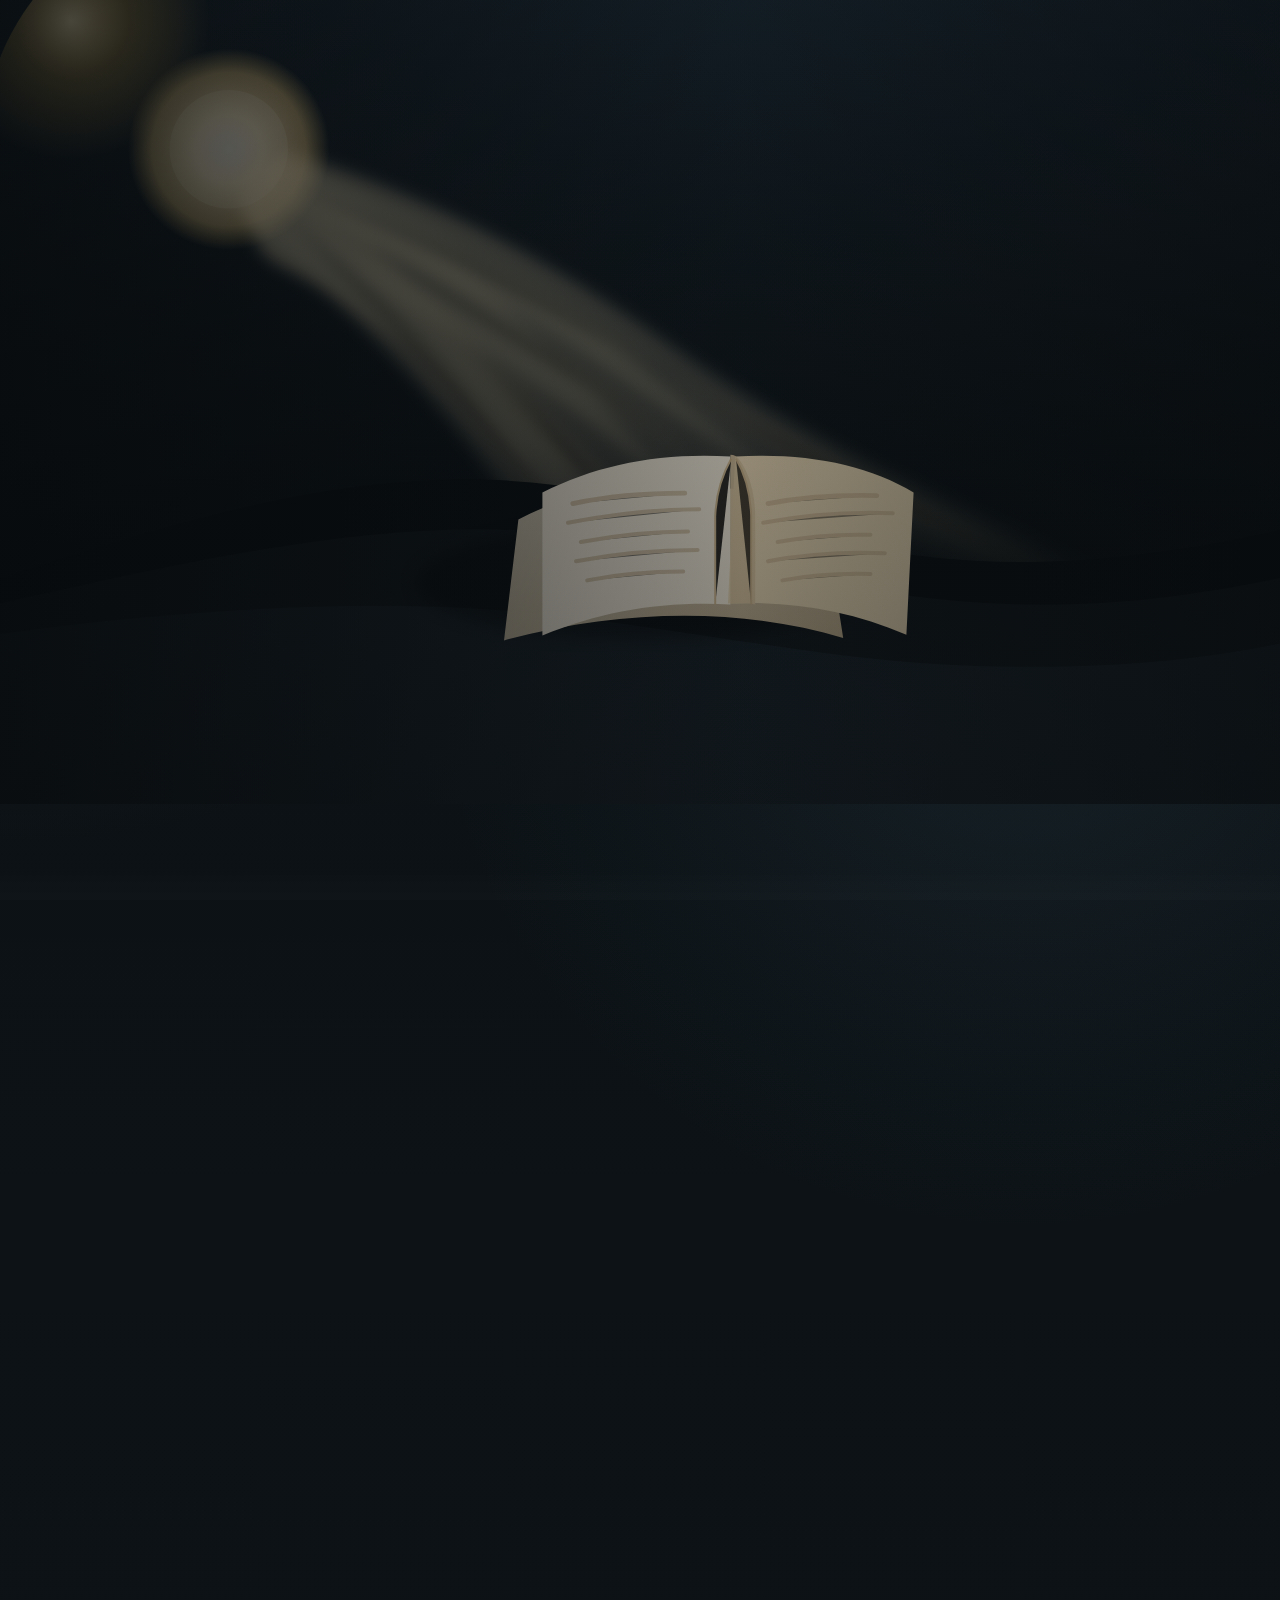
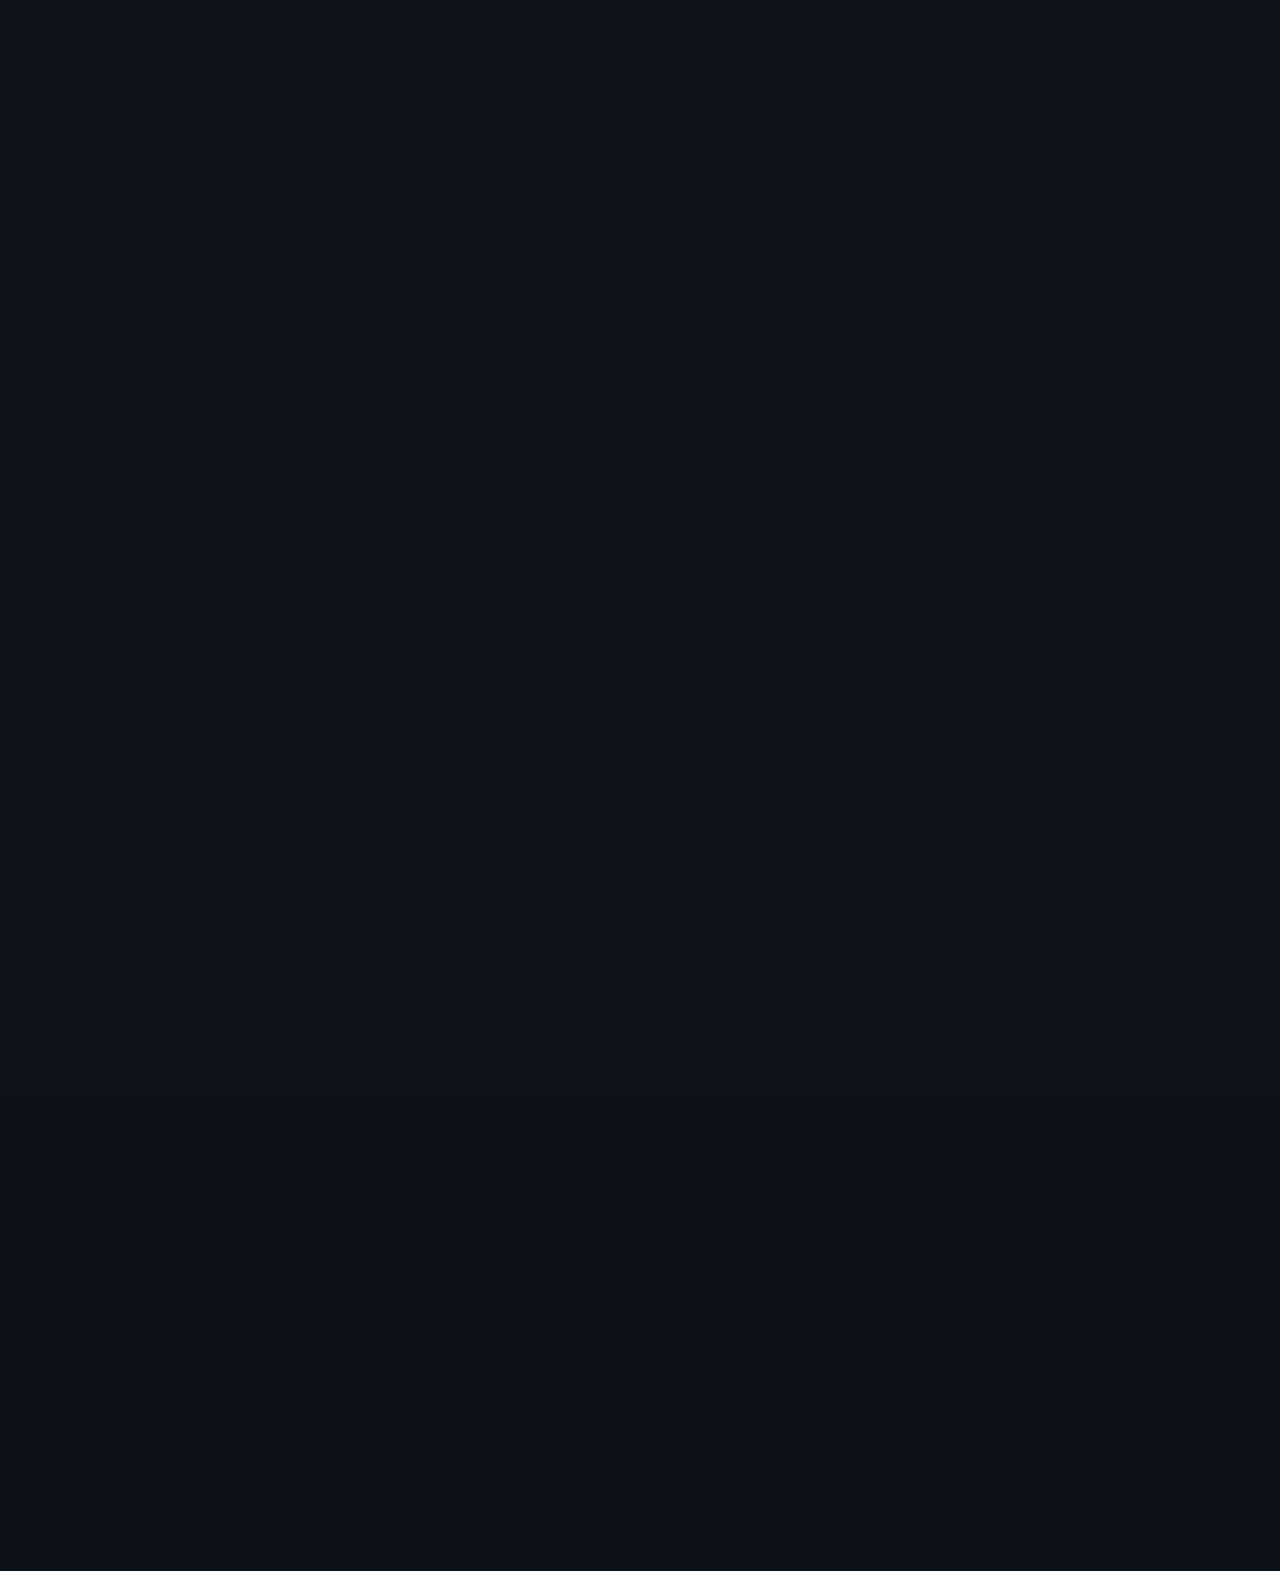
==== index.html @ fcadfcb4 "first commit" ====
<!doctype html>
<html lang="en">
<head>
  <meta charset="utf-8" />
  <meta name="viewport" content="width=device-width, initial-scale=1" />
  <title>Scripture Atlas</title>
  <meta http-equiv="refresh" content="0; url=explore.html" />
  <link rel="canonical" href="explore.html" />
</head>
<body>
  <p><a href="explore.html">Open Scripture Atlas</a></p>
</body>
</html>
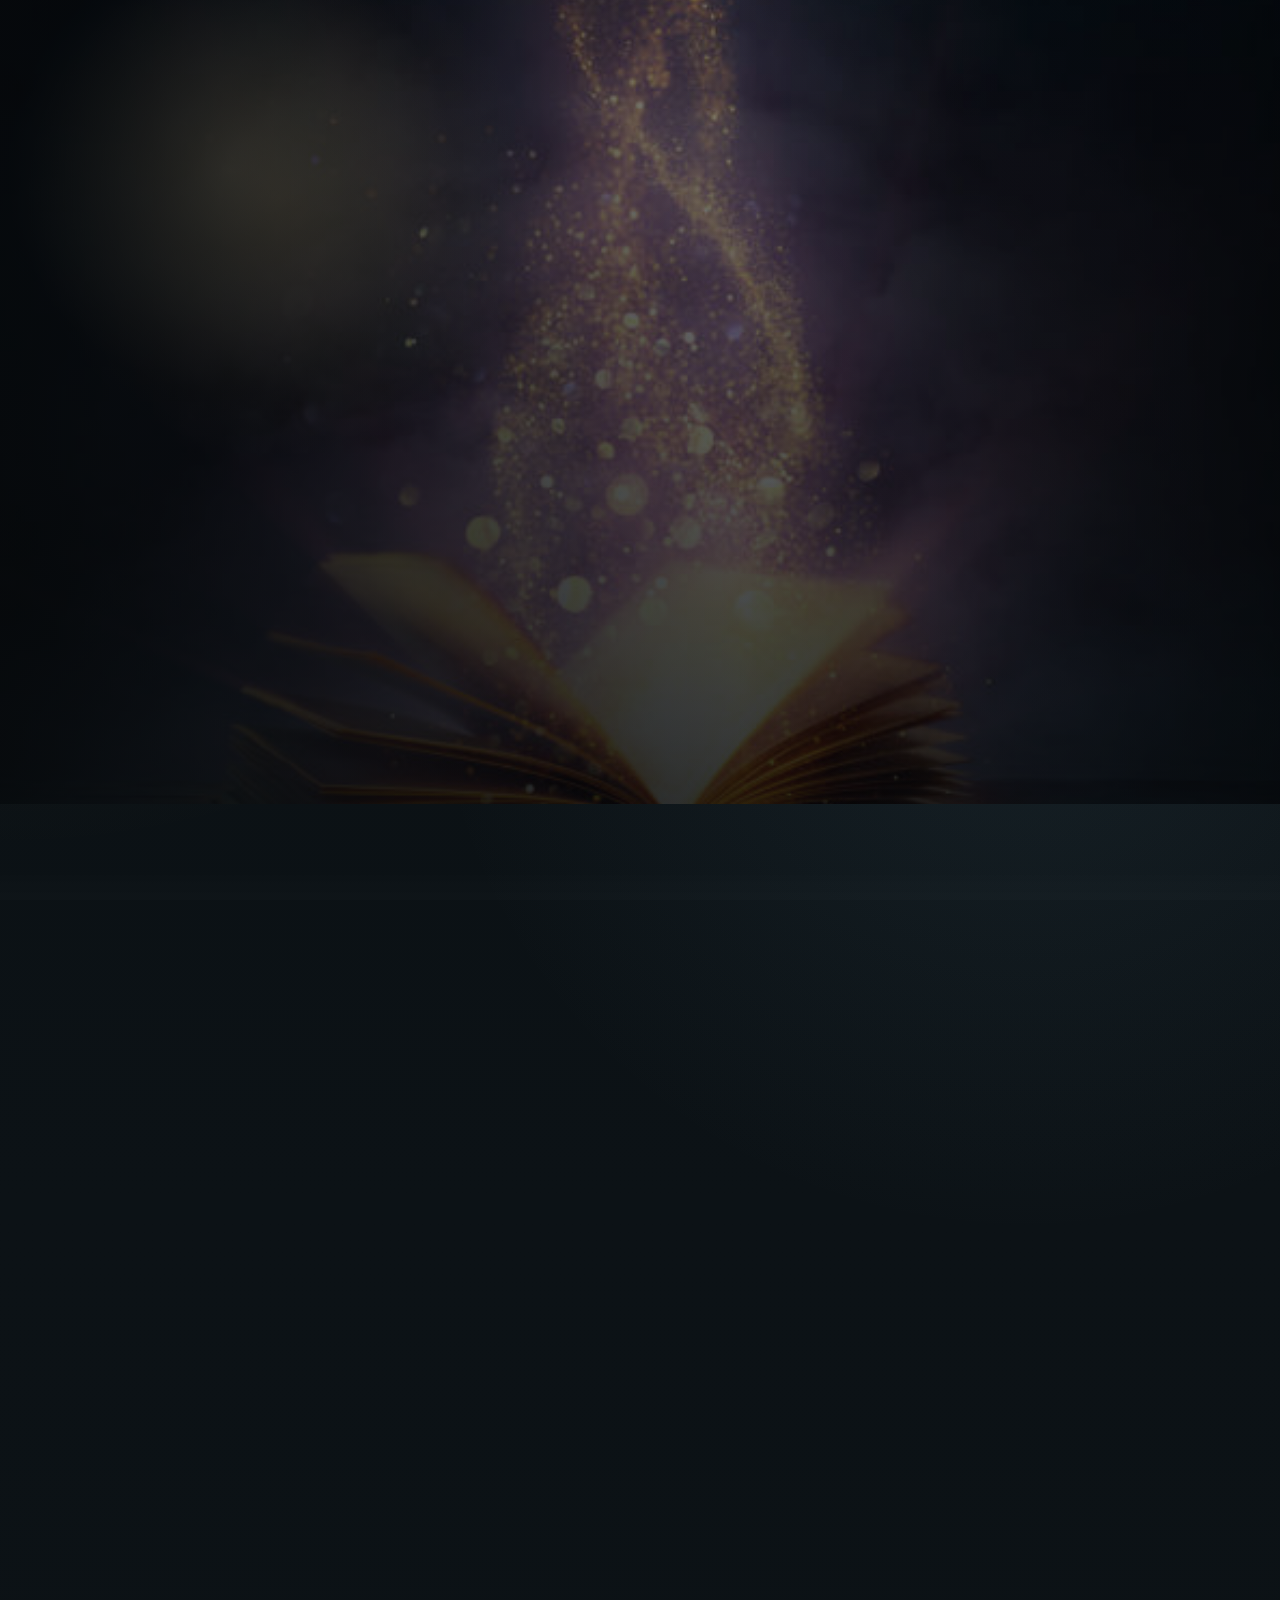
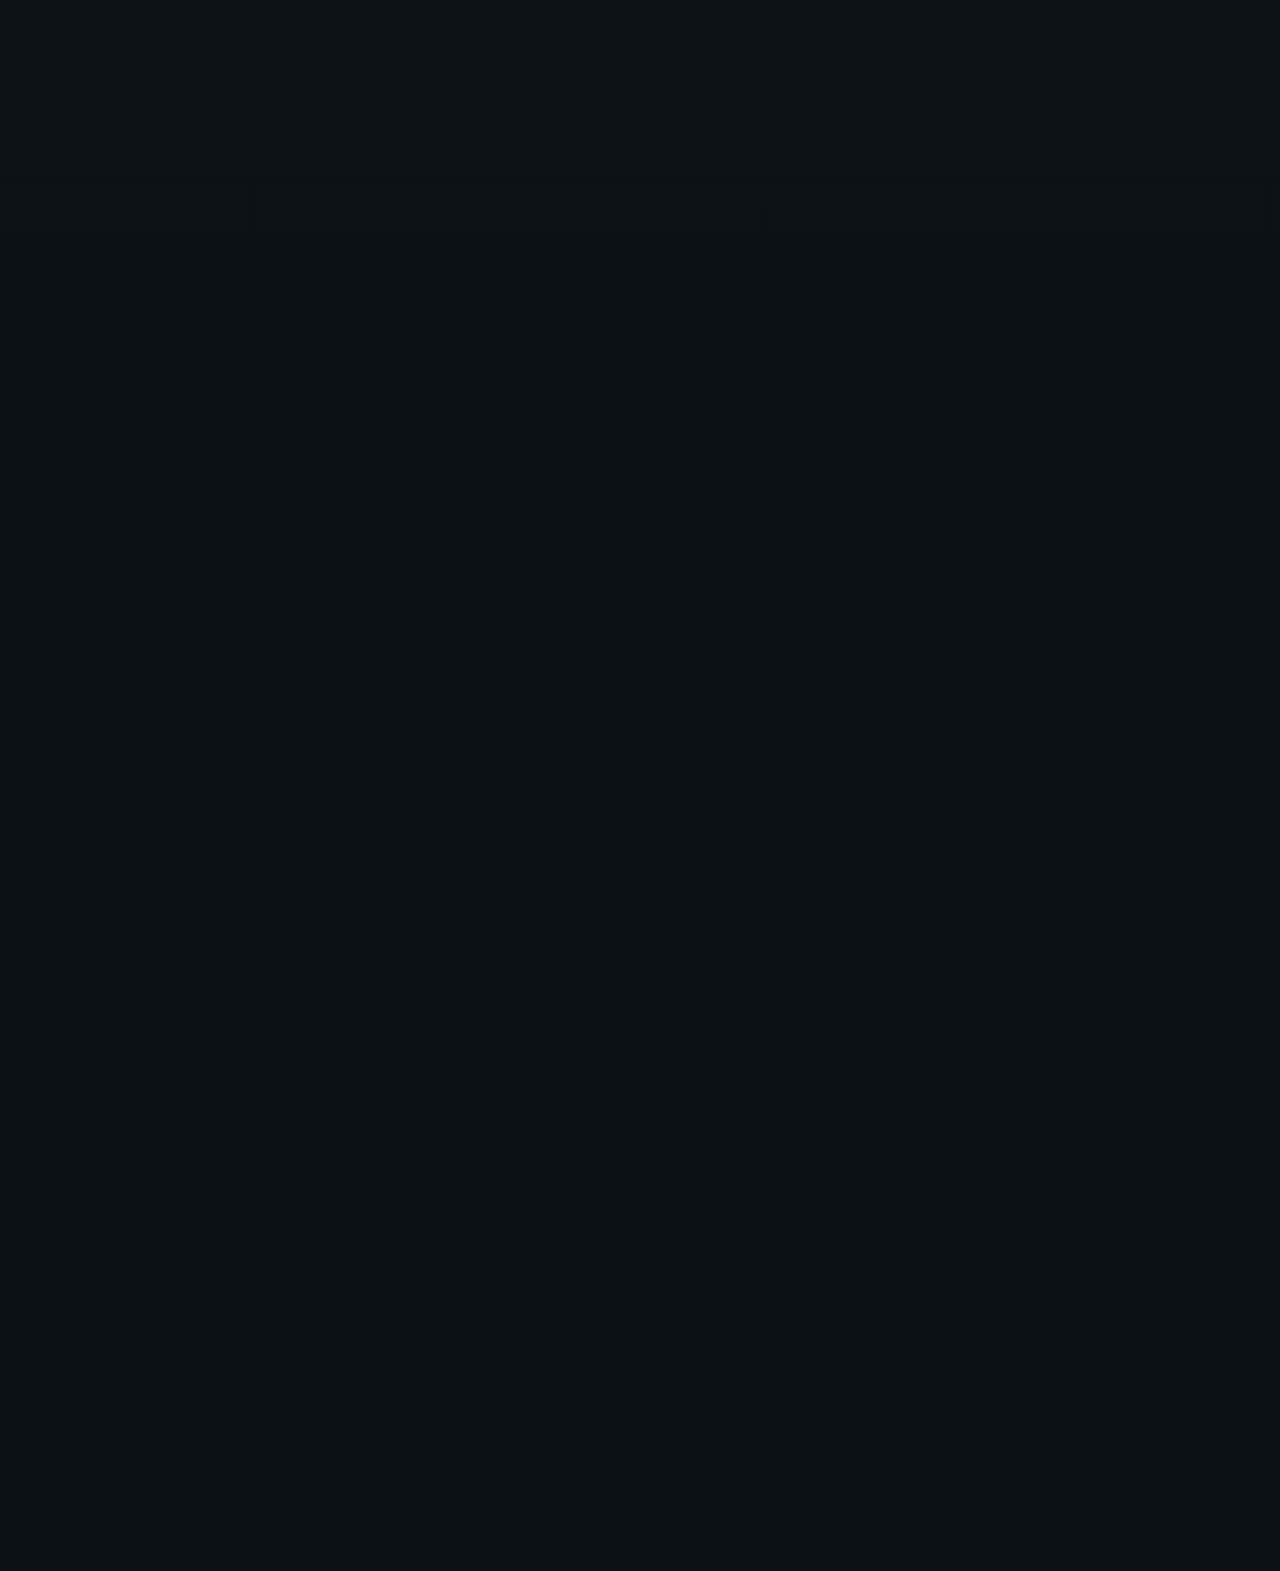
==== commit 500a3468: "Add favicon and photo-based hero image" ====
--- a/index.html
+++ b/index.html
@@ -4,6 +4,7 @@
   <meta charset="utf-8" />
   <meta name="viewport" content="width=device-width, initial-scale=1" />
   <title>Scripture Atlas</title>
+  <link rel="icon" type="image/jpeg" href="scriptures-img.jpg" />
   <meta http-equiv="refresh" content="0; url=explore.html" />
   <link rel="canonical" href="explore.html" />
 </head>
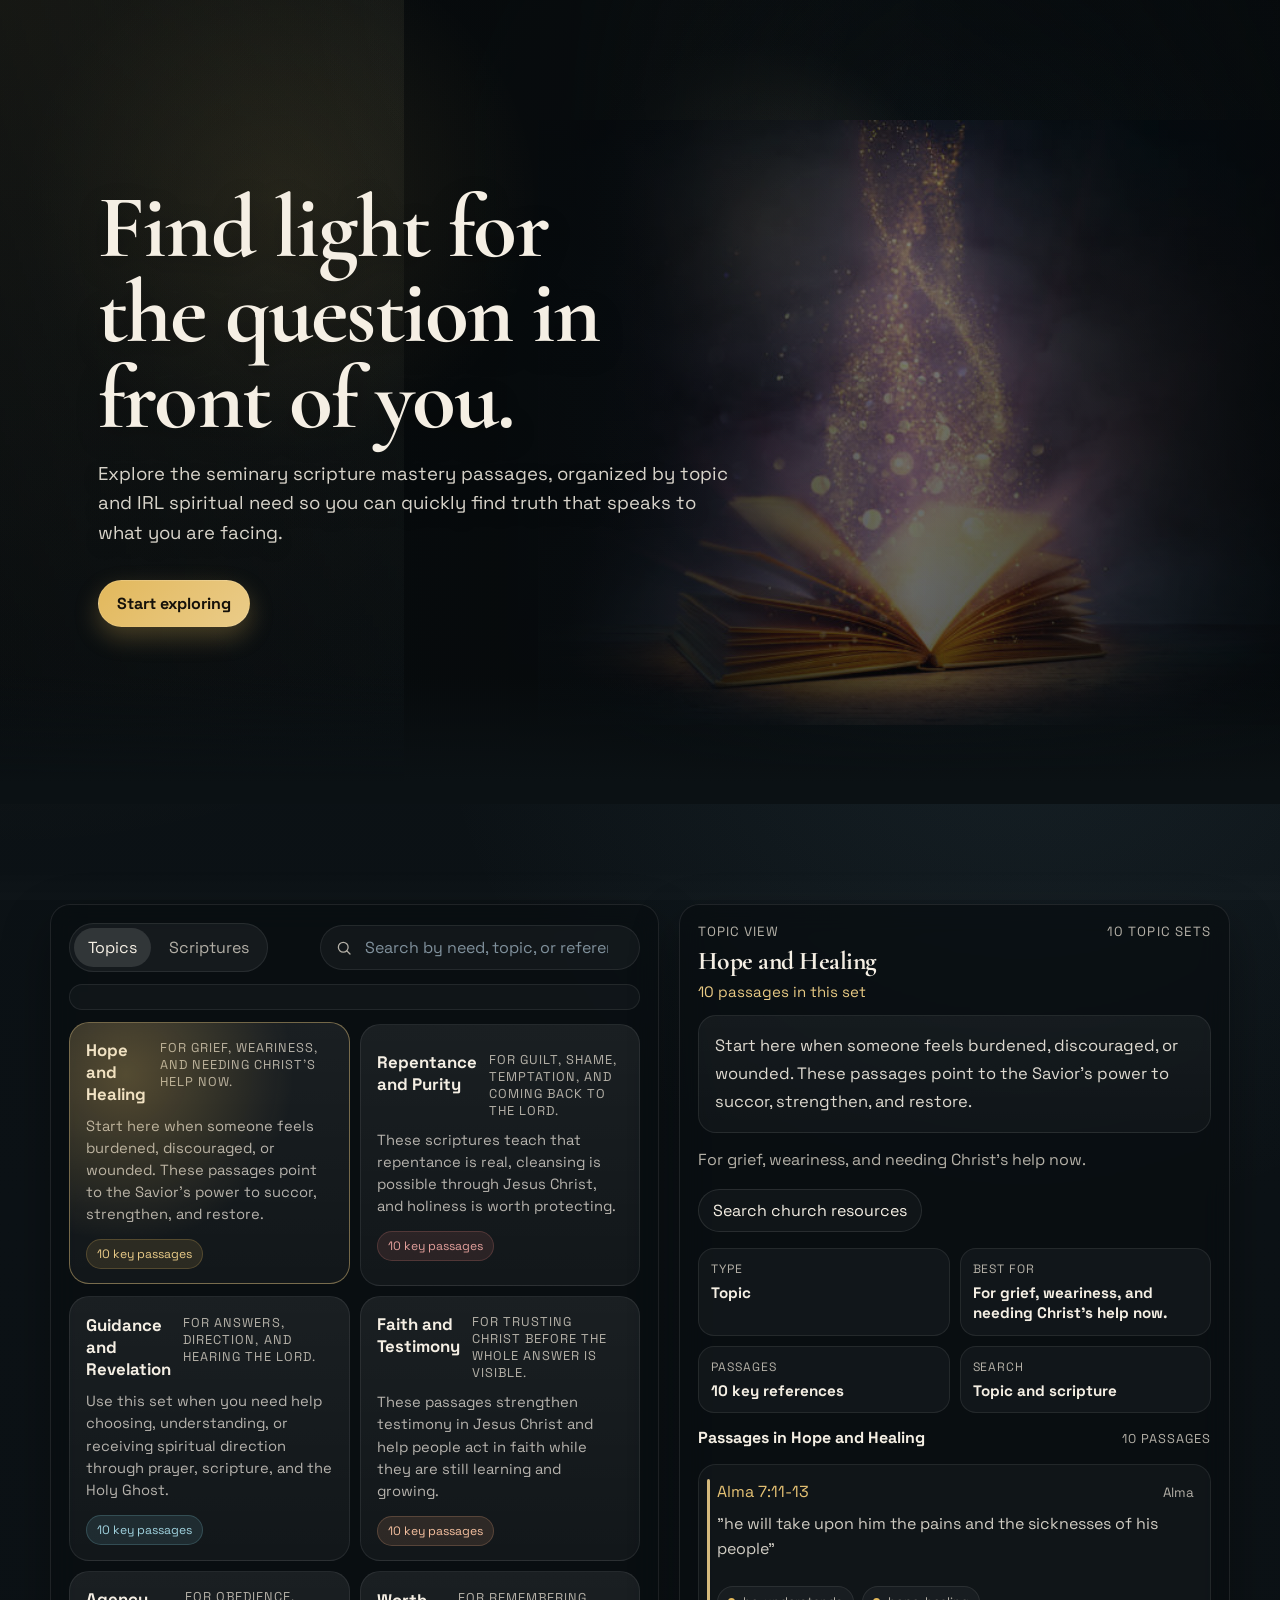
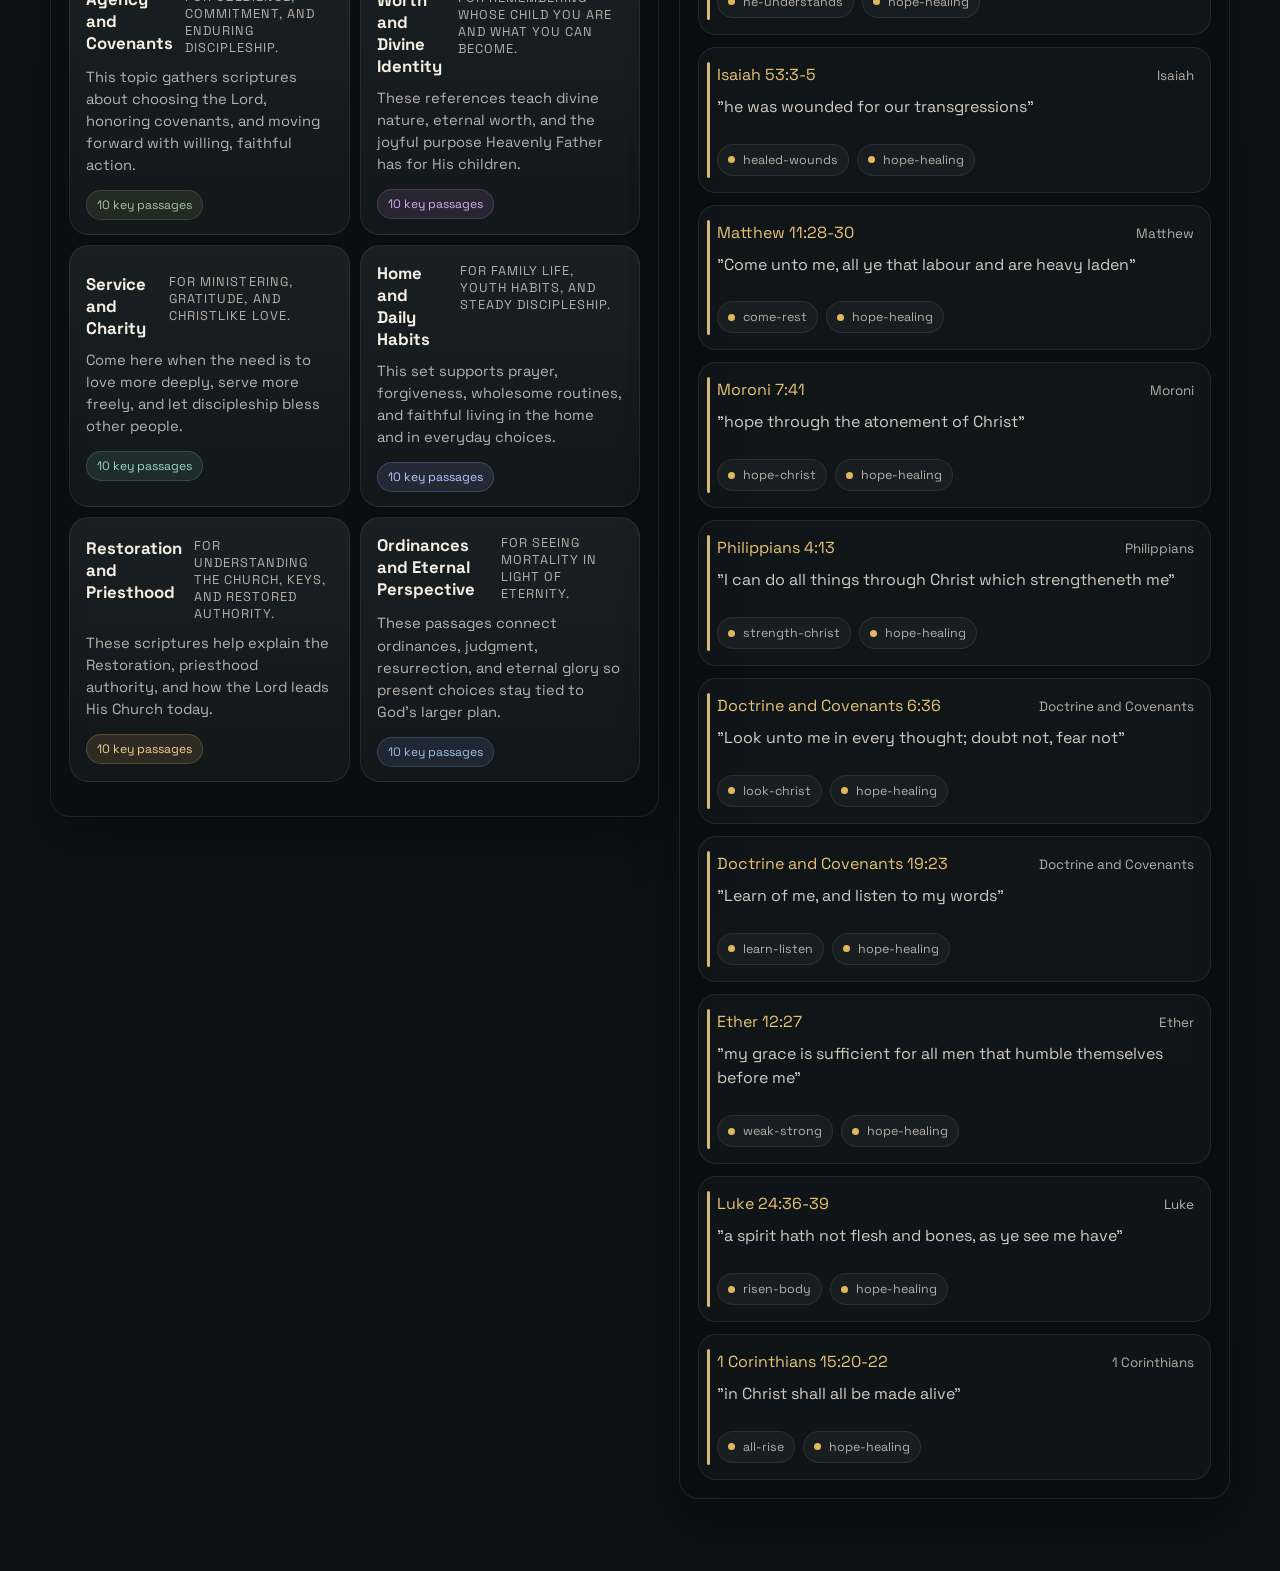
==== commit 07b66362: "a couple styling fixes for the hero image and file structure refactor" ====
--- a/index.html
+++ b/index.html
@@ -3,12 +3,120 @@
 <head>
   <meta charset="utf-8" />
   <meta name="viewport" content="width=device-width, initial-scale=1" />
+  <meta name="color-scheme" content="dark light" />
   <title>Scripture Atlas</title>
   <link rel="icon" type="image/jpeg" href="scriptures-img.jpg" />
-  <meta http-equiv="refresh" content="0; url=explore.html" />
-  <link rel="canonical" href="explore.html" />
+  <link rel="preconnect" href="https://fonts.googleapis.com">
+  <link rel="preconnect" href="https://fonts.gstatic.com" crossorigin>
+  <link href="https://fonts.googleapis.com/css2?family=Cormorant+Garamond:wght@500;600;700&family=Space+Grotesk:wght@400;500;600;700&display=swap" rel="stylesheet">
+  <link rel="stylesheet" href="styles.css" />
 </head>
-<body>
-  <p><a href="explore.html">Open Scripture Atlas</a></p>
+<body data-page="explore">
+  <div class="page">
+    <main>
+      <section class="hero explore-hero">
+        <div class="hero-stage" aria-hidden="true" data-parallax-stage>
+          <div class="hero-image"></div>
+          <div class="veil"></div>
+        </div>
+
+        <div class="wrap hero-shell">
+          <div class="hero-content">
+            <div class="hero-copy reveal">
+              <h2>Find light for the question in front of you.</h2>
+              <p>
+                Explore the seminary scripture mastery passages, organized by topic and IRL spiritual need so you can quickly find truth that speaks to what you are facing.
+              </p>
+              <div class="hero-actions">
+                <a class="btn primary" href="#study-workspace">Start exploring</a>
+              </div>
+            </div>
+          </div>
+        </div>
+      </section>
+
+      <section class="section" id="study-workspace">
+        <div class="wrap">
+          <div class="workspace" data-workspace>
+            <div class="lane reveal">
+              <div class="toolbar">
+                <div class="modes" role="tablist" aria-label="View mode">
+                  <button class="mode" data-mode-button data-mode="topics" aria-pressed="true" type="button">Topics</button>
+                  <button class="mode" data-mode-button data-mode="scriptures" aria-pressed="false" type="button">Scriptures</button>
+                </div>
+                <label class="search" aria-label="Search passages and topics">
+                  <svg viewBox="0 0 24 24" width="18" height="18" fill="none" stroke="currentColor" stroke-width="1.7" stroke-linecap="round" stroke-linejoin="round">
+                    <circle cx="11" cy="11" r="6.5"></circle>
+                    <path d="m16 16 4 4"></path>
+                  </svg>
+                  <input data-search type="search" placeholder="Search by need, topic, or reference" autocomplete="off" />
+                </label>
+              </div>
+
+              <div class="suggestions" data-suggestions hidden></div>
+              <div class="themes" data-primary-grid aria-label="Primary cards"></div>
+              <div class="stream" data-stream></div>
+            </div>
+
+            <aside class="detail reveal">
+              <div class="label">
+                <small data-detail-label>Topic view</small>
+                <small data-topic-count>10 topic sets</small>
+              </div>
+              <h4 data-detail-title>Hope and Healing</h4>
+              <div class="ref" data-detail-ref>3 passages in this set</div>
+              <div class="excerpt" data-detail-excerpt>
+                Start here when someone feels burdened, discouraged, or wounded. These passages point to the Savior's power to succor, strengthen, and restore.
+              </div>
+              <p class="note" data-detail-note>
+                Short note and direct scripture links.
+              </p>
+              <div class="action-row" data-detail-actions></div>
+              <div class="meta" data-detail-meta></div>
+              <div class="topic-passages" data-topic-passages-wrap>
+                <div class="topic-passages-head">
+                  <strong data-topic-passages-title>Passages in Hope and Healing</strong>
+                  <span data-topic-passages-count>10 passages</span>
+                </div>
+                <div class="stream" data-topic-passages-list></div>
+              </div>
+            </aside>
+
+            <aside class="detail scripture-detail reveal" data-scripture-panel hidden>
+              <div class="label">
+                <small>Scripture detail</small>
+                <button class="close-detail" type="button" data-close-scripture aria-label="Close scripture detail">Close</button>
+              </div>
+              <h4 data-scripture-title>Scripture title</h4>
+              <div class="ref" data-scripture-ref>Reference</div>
+              <div class="excerpt" data-scripture-excerpt></div>
+              <p class="note" data-scripture-note></p>
+              <div class="action-row" data-scripture-actions></div>
+              <div class="meta" data-scripture-meta></div>
+            </aside>
+          </div>
+        </div>
+      </section>
+    </main>
+  </div>
+
+  <div class="modal-shell" data-scripture-modal hidden>
+    <div class="modal-backdrop" data-close-scripture></div>
+    <div class="modal-card">
+      <div class="label">
+        <small>Scripture detail</small>
+        <button class="close-detail" type="button" data-close-scripture aria-label="Close scripture detail">Close</button>
+      </div>
+      <h4 data-scripture-modal-title>Scripture title</h4>
+      <div class="ref" data-scripture-modal-ref>Reference</div>
+      <div class="excerpt" data-scripture-modal-excerpt></div>
+      <p class="note" data-scripture-modal-note></p>
+      <div class="action-row" data-scripture-modal-actions></div>
+      <div class="meta" data-scripture-modal-meta></div>
+    </div>
+  </div>
+
+  <script src="site-data.js"></script>
+  <script src="site.js"></script>
 </body>
 </html>
--- a/styles.css
+++ b/styles.css
@@ -0,0 +1,1270 @@
+:root {
+  --bg: #0b1114;
+  --bg-2: #10181d;
+  --surface: rgba(14, 20, 24, 0.72);
+  --surface-strong: rgba(12, 17, 20, 0.88);
+  --text: #f5efe4;
+  --muted: #b4b0a7;
+  --faint: #70808a;
+  --line: rgba(255, 255, 255, 0.10);
+  --accent: #e2b85b;
+  --accent-soft: rgba(226, 184, 91, 0.16);
+  --accent-glow: rgba(226, 184, 91, 0.28);
+  --shadow: 0 20px 50px rgba(0, 0, 0, 0.32);
+  --max: 1180px;
+  --radius: 20px;
+  --radius-sm: 14px;
+}
+
+* { box-sizing: border-box; }
+html { scroll-behavior: smooth; }
+body {
+  margin: 0;
+  color: var(--text);
+  font-family: "Space Grotesk", system-ui, -apple-system, BlinkMacSystemFont, "Segoe UI", sans-serif;
+  background:
+    radial-gradient(circle at top left, rgba(226, 184, 91, 0.12), transparent 25%),
+    radial-gradient(circle at 80% 20%, rgba(121, 171, 196, 0.10), transparent 22%),
+    linear-gradient(180deg, #0a1013 0%, #0c1216 38%, #0b1114 100%);
+  overflow-x: hidden;
+}
+
+body.modal-open {
+  overflow: hidden;
+}
+
+body::before {
+  content: "";
+  position: fixed;
+  inset: 0;
+  pointer-events: none;
+  background:
+    linear-gradient(transparent 0%, transparent 97%, rgba(255,255,255,0.03) 100%),
+    radial-gradient(circle at 50% 0%, rgba(255,255,255,0.06), transparent 30%);
+  mix-blend-mode: screen;
+  opacity: 0.38;
+}
+
+a { color: inherit; text-decoration: none; }
+button, input { font: inherit; }
+
+.page {
+  position: relative;
+  width: 100%;
+}
+
+.wrap {
+  width: min(var(--max), calc(100vw - 40px));
+  margin: 0 auto;
+}
+
+.site-header {
+  padding: 20px 0 10px;
+}
+
+.header-bar {
+  display: flex;
+  align-items: center;
+  justify-content: space-between;
+  gap: 16px;
+  padding: 14px 18px;
+  border-radius: 18px;
+  border: 1px solid rgba(255,255,255,0.08);
+  background: rgba(8, 12, 14, 0.52);
+  backdrop-filter: blur(16px);
+  box-shadow: var(--shadow);
+}
+
+.brand {
+  display: inline-flex;
+  align-items: center;
+  gap: 12px;
+  min-width: 0;
+}
+
+.mark {
+  width: 30px;
+  height: 30px;
+  flex: none;
+  display: grid;
+  place-items: center;
+  border-radius: 10px;
+  background: linear-gradient(145deg, rgba(255,255,255,0.14), rgba(255,255,255,0.04));
+  border: 1px solid rgba(255,255,255,0.10);
+}
+
+.brand h1 {
+  margin: 0;
+  font-size: 0.98rem;
+  line-height: 1;
+  letter-spacing: 0.02em;
+  font-weight: 700;
+}
+
+.brand span {
+  display: block;
+  font-size: 0.76rem;
+  color: var(--muted);
+  margin-top: 2px;
+}
+
+.navlinks {
+  display: flex;
+  align-items: center;
+  gap: 8px;
+  flex-wrap: wrap;
+  justify-content: flex-end;
+}
+
+.navlinks a {
+  padding: 9px 12px;
+  border-radius: 999px;
+  color: var(--muted);
+  transition: 180ms ease;
+}
+
+.navlinks a:hover,
+.navlinks a:focus-visible,
+.navlinks a.active {
+  outline: none;
+  color: var(--text);
+  background: rgba(255,255,255,0.08);
+}
+
+.hero {
+  position: relative;
+  min-height: calc(100svh - 96px);
+  overflow: clip;
+}
+
+.explore-hero {
+  min-height: auto;
+}
+
+.hero-stage {
+  position: absolute;
+  inset: 0;
+  pointer-events: none;
+  overflow: hidden;
+}
+
+.hero-image {
+  position: absolute;
+  inset: 0 0 -40px 42%;
+  background:
+    radial-gradient(circle at 30% 26%, rgba(255, 239, 189, 0.26), rgba(255, 239, 189, 0) 22%),
+    linear-gradient(180deg, rgba(10, 13, 16, 0.02) 0%, rgba(10, 13, 16, 0.12) 62%, rgba(10, 13, 16, 0.3) 100%),
+    url("scriptures-img.jpg");
+  background-repeat: no-repeat;
+  background-size: auto, auto, contain;
+  background-position: 28% 24%, center, right center;
+  filter: saturate(0.9) brightness(0.78) contrast(1.02);
+}
+
+.hero-image::after {
+  content: "";
+  position: absolute;
+  inset: -6% -4% -2% -18%;
+  background:
+    linear-gradient(90deg, rgba(11, 17, 20, 0.98) 0%, rgba(11, 17, 20, 0.92) 18%, rgba(11, 17, 20, 0.44) 40%, rgba(11, 17, 20, 0.10) 56%, rgba(11, 17, 20, 0.30) 78%, rgba(11, 17, 20, 0.74) 100%),
+    linear-gradient(180deg, rgba(11, 17, 20, 0.42) 0%, rgba(11, 17, 20, 0) 18%, rgba(11, 17, 20, 0) 76%, rgba(11, 17, 20, 0.68) 100%),
+    radial-gradient(circle at 72% 52%, rgba(255, 233, 170, 0.10), rgba(255, 233, 170, 0) 38%);
+}
+
+.hero-stage .veil {
+  position: absolute;
+  inset: 0;
+  background:
+    linear-gradient(90deg, rgba(7, 10, 12, 0.46) 0%, rgba(7, 10, 12, 0.18) 36%, rgba(7, 10, 12, 0.12) 62%, rgba(7, 10, 12, 0.36) 100%),
+    radial-gradient(circle at 22% 25%, rgba(239, 201, 104, 0.12), rgba(239, 201, 104, 0) 22%),
+    linear-gradient(180deg, rgba(7, 10, 12, 0.02) 0%, rgba(7, 10, 12, 0.28) 100%);
+}
+
+.hero-shell {
+  position: relative;
+  min-height: calc(100svh - 96px);
+  display: grid;
+  align-items: center;
+  padding: 42px 0 54px;
+}
+
+.hero::after {
+  content: "";
+  position: absolute;
+  left: 0;
+  right: 0;
+  bottom: -1px;
+  height: clamp(70px, 10vw, 130px);
+  background: linear-gradient(180deg, rgba(11, 17, 20, 0) 0%, #0b1114 82%);
+  pointer-events: none;
+}
+
+.hero-content {
+  position: relative;
+  z-index: 2;
+  display: grid;
+  grid-template-columns: minmax(0, 1fr);
+  gap: 24px;
+  align-items: center;
+  width: min(100%, 78rem);
+}
+
+.hero-copy {
+  width: min(100%, 66rem);
+  padding: 40px clamp(26px, 4vw, 64px) 40px clamp(18px, 4vw, 48px);
+}
+
+.hero h2,
+.section-title {
+  margin: 0;
+  font-family: "Cormorant Garamond", Georgia, serif;
+  letter-spacing: -0.02em;
+  line-height: 0.95;
+}
+
+.hero h2 {
+  margin: 20px 0 18px;
+  max-width: 14ch;
+  font-size: clamp(4.1rem, 7vw, 7.4rem);
+  font-weight: 700;
+  text-wrap: balance;
+  text-shadow: 0 10px 28px rgba(0, 0, 0, 0.32);
+}
+
+.hero p,
+.lead {
+  color: rgba(245,239,228,0.84);
+  line-height: 1.6;
+}
+
+.hero p {
+  margin: 0;
+  max-width: 40rem;
+  font-size: clamp(1.05rem, 1.45vw, 1.22rem);
+  color: rgba(245,239,228,0.88);
+  text-shadow: 0 6px 18px rgba(0, 0, 0, 0.28);
+}
+
+.hero-actions {
+  display: flex;
+  gap: 12px;
+  flex-wrap: wrap;
+  margin-top: 32px;
+}
+
+.btn {
+  display: inline-flex;
+  align-items: center;
+  gap: 10px;
+  border-radius: 999px;
+  padding: 12px 18px;
+  border: 1px solid rgba(255,255,255,0.10);
+  cursor: pointer;
+  transition: 180ms ease;
+}
+
+.btn.primary {
+  background: linear-gradient(135deg, var(--accent), color-mix(in srgb, var(--accent) 72%, white));
+  color: #15110a;
+  box-shadow: 0 10px 24px var(--accent-glow);
+  font-weight: 700;
+}
+
+.btn.ghost {
+  color: var(--text);
+  background: rgba(255,255,255,0.03);
+}
+
+.btn:hover,
+.btn:focus-visible {
+  outline: none;
+  transform: translateY(-1px);
+  border-color: rgba(255,255,255,0.18);
+}
+
+.hero-panel,
+.panel,
+.detail,
+.sticky-card,
+.mini-card,
+.card,
+.path-block {
+  border-radius: var(--radius);
+  border: 1px solid rgba(255,255,255,0.09);
+  background: rgba(9, 13, 16, 0.66);
+  backdrop-filter: blur(14px);
+  box-shadow: var(--shadow);
+}
+
+.hero-panel {
+  justify-self: end;
+  width: min(100%, 380px);
+  padding: 18px;
+}
+
+.hero-panel h3,
+.section-label {
+  margin: 0 0 10px;
+  font-size: 0.88rem;
+  letter-spacing: 0.04em;
+  text-transform: uppercase;
+  color: var(--muted);
+}
+
+.hero-panel .big {
+  margin: 0 0 14px;
+  font-family: "Cormorant Garamond", Georgia, serif;
+  font-size: clamp(1.9rem, 4vw, 2.7rem);
+  line-height: 0.95;
+  max-width: 10ch;
+}
+
+.selected-topic {
+  color: color-mix(in srgb, var(--accent) 88%, white);
+}
+
+.mini-list {
+  display: grid;
+  gap: 10px;
+  margin: 16px 0 0;
+}
+
+.mini-item {
+  display: flex;
+  justify-content: space-between;
+  align-items: center;
+  gap: 12px;
+  padding: 12px 14px;
+  border-radius: 14px;
+  background: rgba(255,255,255,0.04);
+  border: 1px solid rgba(255,255,255,0.07);
+}
+
+.mini-button {
+  width: 100%;
+  color: var(--text);
+  text-align: left;
+  cursor: pointer;
+  transition: 180ms ease;
+}
+
+.mini-button:hover,
+.mini-button:focus-visible,
+.mini-list a.mini-item:hover,
+.mini-list a.mini-item:focus-visible {
+  outline: none;
+  transform: translateY(-1px);
+  border-color: color-mix(in srgb, var(--accent) 28%, rgba(255,255,255,0.12));
+  background: color-mix(in srgb, var(--accent-soft) 42%, rgba(255,255,255,0.04));
+}
+
+.mini-item strong { font-size: 0.94rem; }
+.mini-item span {
+  color: var(--muted);
+  font-size: 0.84rem;
+  text-align: right;
+}
+
+.section {
+  padding: 72px 0;
+}
+
+.section h3 {
+  margin: 0;
+  font-family: "Cormorant Garamond", Georgia, serif;
+  font-size: clamp(2.4rem, 4vw, 4rem);
+  line-height: 0.95;
+  letter-spacing: -0.02em;
+}
+
+.section p.lead {
+  margin: 12px 0 0;
+  max-width: 54rem;
+  color: var(--muted);
+  line-height: 1.6;
+}
+
+.grid-3 {
+  margin-top: 28px;
+  display: grid;
+  grid-template-columns: repeat(3, minmax(0, 1fr));
+  gap: 16px;
+}
+
+.grid-2 {
+  display: grid;
+  grid-template-columns: minmax(0, 1.05fr) minmax(320px, 0.95fr);
+  gap: 20px;
+}
+
+.card,
+.panel,
+.path-block,
+.detail,
+.sticky-card {
+  padding: 18px;
+}
+
+.card {
+  min-height: 180px;
+}
+
+.card h4,
+.detail h4,
+.sticky-card h4,
+.path-block h4 {
+  margin: 0;
+  font-family: "Cormorant Garamond", Georgia, serif;
+  letter-spacing: -0.02em;
+}
+
+.card h4 { font-size: 1.95rem; line-height: 0.96; }
+
+.card p,
+.detail .note,
+.path-block p,
+.sticky-card p,
+.section-copy {
+  color: var(--muted);
+  line-height: 1.6;
+}
+
+.card p { margin: 10px 0 0; }
+
+.tag-row,
+.chip-row {
+  display: flex;
+  gap: 8px;
+  flex-wrap: wrap;
+  margin-top: 14px;
+}
+
+.chip,
+.tag {
+  display: inline-flex;
+  align-items: center;
+  gap: 8px;
+  padding: 7px 10px;
+  border-radius: 999px;
+  background: rgba(255,255,255,0.04);
+  color: var(--muted);
+  border: 1px solid rgba(255,255,255,0.08);
+  font-size: 0.78rem;
+}
+
+.chip[aria-pressed="true"] {
+  color: var(--text);
+  border-color: color-mix(in srgb, var(--accent) 28%, rgba(255,255,255,0.12));
+  background: color-mix(in srgb, var(--accent-soft) 55%, rgba(255,255,255,0.04));
+}
+
+.chip.dot::before,
+.tag.dot::before {
+  content: "";
+  width: 7px;
+  height: 7px;
+  border-radius: 50%;
+  background: var(--chip, var(--accent));
+  flex: none;
+}
+
+.workspace {
+  margin-top: 28px;
+  display: grid;
+  grid-template-columns: minmax(0, 1.05fr) minmax(320px, 0.95fr);
+  gap: 20px;
+  align-items: start;
+}
+
+.workspace.has-scripture-detail {
+  grid-template-columns: minmax(0, 0.95fr) minmax(320px, 0.82fr) minmax(300px, 0.78fr);
+}
+
+.lane {
+  padding: 18px;
+  border-radius: var(--radius);
+  border: 1px solid rgba(255,255,255,0.09);
+  background: rgba(9, 13, 16, 0.64);
+  backdrop-filter: blur(14px);
+  box-shadow: var(--shadow);
+}
+
+.toolbar {
+  display: flex;
+  align-items: center;
+  justify-content: space-between;
+  gap: 12px;
+  flex-wrap: wrap;
+}
+
+.modes {
+  display: inline-flex;
+  padding: 4px;
+  border-radius: 999px;
+  background: rgba(255,255,255,0.05);
+  border: 1px solid rgba(255,255,255,0.08);
+  gap: 4px;
+}
+
+.mode {
+  border: 0;
+  background: transparent;
+  color: var(--muted);
+  padding: 9px 14px;
+  border-radius: 999px;
+  cursor: pointer;
+  transition: 180ms ease;
+}
+
+.mode[aria-pressed="true"] {
+  background: rgba(255,255,255,0.12);
+  color: var(--text);
+}
+
+.search {
+  display: flex;
+  align-items: center;
+  gap: 10px;
+  min-width: 220px;
+  flex: 1 1 260px;
+  max-width: 320px;
+  padding: 10px 14px;
+  border-radius: 999px;
+  background: rgba(255,255,255,0.04);
+  border: 1px solid rgba(255,255,255,0.08);
+}
+
+.search svg { color: var(--muted); flex: none; }
+.search input {
+  background: transparent;
+  border: 0;
+  color: var(--text);
+  width: 100%;
+  outline: none;
+}
+.search input::placeholder { color: #80919c; }
+
+.mode-help {
+  margin: 12px 2px 0;
+  color: var(--muted);
+  font-size: 0.92rem;
+  line-height: 1.5;
+}
+
+.suggestions {
+  margin-top: 12px;
+  display: grid;
+  gap: 8px;
+  padding: 12px;
+  border-radius: 18px;
+  border: 1px solid rgba(255,255,255,0.08);
+  background: rgba(255,255,255,0.03);
+}
+
+.topic-passages {
+  margin-top: 14px;
+}
+
+.topic-passages-head {
+  display: flex;
+  justify-content: space-between;
+  align-items: baseline;
+  gap: 12px;
+  margin-bottom: 10px;
+}
+
+.topic-passages-head strong {
+  font-size: 1rem;
+  color: var(--text);
+}
+
+.topic-passages-head span {
+  font-size: 0.8rem;
+  color: var(--muted);
+  text-transform: uppercase;
+  letter-spacing: 0.08em;
+}
+
+.suggestion {
+  display: flex;
+  justify-content: space-between;
+  align-items: center;
+  gap: 12px;
+  width: 100%;
+  border: 0;
+  cursor: pointer;
+  color: var(--text);
+  background: rgba(255,255,255,0.03);
+  border-radius: 14px;
+  padding: 12px 14px;
+  text-align: left;
+  transition: 160ms ease;
+}
+
+.suggestion:hover,
+.suggestion:focus-visible {
+  outline: none;
+  transform: translateX(2px);
+  background: rgba(255,255,255,0.07);
+}
+
+.suggestion strong {
+  display: block;
+  font-size: 0.98rem;
+}
+
+.suggestion span {
+  color: var(--muted);
+  font-size: 0.8rem;
+  text-transform: uppercase;
+  letter-spacing: 0.08em;
+  flex: none;
+}
+
+.themes {
+  display: grid;
+  grid-template-columns: repeat(2, minmax(0, 1fr));
+  gap: 10px;
+  margin-top: 14px;
+}
+
+.theme {
+  position: relative;
+  min-height: 122px;
+  padding: 16px 16px 14px;
+  border-radius: 20px;
+  border: 1px solid rgba(255,255,255,0.08);
+  background:
+    linear-gradient(180deg, rgba(255,255,255,0.05), rgba(255,255,255,0.02)),
+    rgba(255,255,255,0.02);
+  cursor: pointer;
+  text-align: left;
+  transition: 180ms ease;
+  overflow: hidden;
+}
+
+.theme::before {
+  content: "";
+  position: absolute;
+  inset: 0;
+  background: radial-gradient(circle at 20% 20%, color-mix(in srgb, var(--theme-color) 30%, transparent), transparent 55%);
+  opacity: 0;
+  transition: 180ms ease;
+}
+
+.theme:hover,
+.theme:focus-visible,
+.theme.active {
+  outline: none;
+  transform: translateY(-2px);
+  border-color: color-mix(in srgb, var(--theme-color) 35%, rgba(255,255,255,0.16));
+}
+
+.theme:hover::before,
+.theme:focus-visible::before,
+.theme.active::before {
+  opacity: 1;
+}
+
+.theme .label {
+  display: flex;
+  justify-content: space-between;
+  gap: 12px;
+  align-items: flex-start;
+  margin-bottom: 10px;
+}
+
+.theme strong {
+  display: block;
+  font-size: 1.05rem;
+  color: var(--text);
+}
+
+.theme em {
+  font-style: normal;
+  color: var(--muted);
+  font-size: 0.8rem;
+  text-transform: uppercase;
+  letter-spacing: 0.08em;
+}
+
+.theme p {
+  margin: 0;
+  color: rgba(245,239,228,0.72);
+  line-height: 1.5;
+  font-size: 0.92rem;
+}
+
+.theme .count {
+  display: inline-flex;
+  margin-top: 14px;
+  padding: 6px 10px;
+  border-radius: 999px;
+  font-size: 0.76rem;
+  color: color-mix(in srgb, var(--theme-color) 72%, white);
+  background: color-mix(in srgb, var(--theme-color) 12%, transparent);
+  border: 1px solid color-mix(in srgb, var(--theme-color) 22%, transparent);
+}
+
+.stream {
+  margin-top: 16px;
+  display: grid;
+  gap: 12px;
+}
+
+.verse {
+  position: relative;
+  padding: 16px 16px 16px 18px;
+  border-radius: 18px;
+  border: 1px solid rgba(255,255,255,0.08);
+  background: rgba(255,255,255,0.03);
+  display: grid;
+  gap: 10px;
+  cursor: pointer;
+  transition: 180ms ease;
+}
+
+.verse::before {
+  content: "";
+  position: absolute;
+  inset: 14px auto 14px 8px;
+  width: 3px;
+  border-radius: 999px;
+  background: color-mix(in srgb, var(--accent) 72%, white);
+  opacity: 0.9;
+}
+
+.verse:hover,
+.verse:focus-visible {
+  outline: none;
+  transform: translateX(2px);
+  border-color: color-mix(in srgb, var(--accent) 28%, rgba(255,255,255,0.14));
+  background: color-mix(in srgb, var(--accent-soft) 45%, rgba(255,255,255,0.03));
+}
+
+.verse.active {
+  border-color: color-mix(in srgb, var(--accent) 36%, rgba(255,255,255,0.18));
+  background: color-mix(in srgb, var(--accent-soft) 62%, rgba(255,255,255,0.04));
+}
+
+.verse-top {
+  display: flex;
+  justify-content: space-between;
+  gap: 10px;
+  align-items: baseline;
+  flex-wrap: wrap;
+}
+
+.verse-top strong { font-size: 1rem; }
+.verse-top span { color: var(--muted); font-size: 0.84rem; }
+
+.verse-ref,
+.detail-ref-link,
+.path-ref-link,
+.meta-scripture-link {
+  color: color-mix(in srgb, var(--accent) 84%, white);
+  text-decoration: none;
+}
+
+.verse-ref:hover,
+.verse-ref:focus-visible,
+.detail-ref-link:hover,
+.detail-ref-link:focus-visible,
+.path-ref-link:hover,
+.path-ref-link:focus-visible,
+.meta-scripture-link:hover,
+.meta-scripture-link:focus-visible {
+  outline: none;
+  text-decoration: underline;
+}
+
+.detail-ref-book {
+  color: var(--muted);
+}
+
+.verse p {
+  margin: 0;
+  color: rgba(245,239,228,0.84);
+  line-height: 1.55;
+}
+
+.detail {
+  position: sticky;
+  top: 28px;
+}
+
+.scripture-detail {
+  min-width: 0;
+}
+
+.detail .label,
+.sticky-card .label {
+  display: flex;
+  align-items: center;
+  justify-content: space-between;
+  gap: 10px;
+  margin-bottom: 8px;
+}
+
+.detail .label small,
+.sticky-card .label small {
+  color: var(--muted);
+  text-transform: uppercase;
+  letter-spacing: 0.08em;
+}
+
+.detail h4,
+.sticky-card h4 {
+  margin: 0;
+  font-size: clamp(1.5rem, 2vw, 2.2rem);
+  line-height: 1.02;
+}
+
+.detail .ref,
+.sticky-card .ref {
+  margin-top: 8px;
+  color: color-mix(in srgb, var(--accent) 75%, white);
+  font-size: 0.94rem;
+}
+
+.detail .excerpt {
+  margin: 14px 0 0;
+  padding: 16px;
+  border-radius: 18px;
+  background: linear-gradient(180deg, rgba(255,255,255,0.05), rgba(255,255,255,0.03));
+  border: 1px solid rgba(255,255,255,0.08);
+  color: rgba(245,239,228,0.9);
+  line-height: 1.7;
+  font-size: 1.03rem;
+}
+
+.detail .note,
+.sticky-card p {
+  margin: 14px 0 0;
+  color: var(--muted);
+  line-height: 1.6;
+}
+
+.detail .meta,
+.sticky-meta {
+  display: grid;
+  grid-template-columns: repeat(2, minmax(0, 1fr));
+  gap: 10px;
+  margin-top: 16px;
+}
+
+.meta-box,
+.sticky-meta > div {
+  padding: 12px 12px 11px;
+  border-radius: 16px;
+  background: rgba(255,255,255,0.04);
+  border: 1px solid rgba(255,255,255,0.08);
+}
+
+.meta-box span,
+.sticky-meta span {
+  display: block;
+  font-size: 0.76rem;
+  color: var(--muted);
+  text-transform: uppercase;
+  letter-spacing: 0.08em;
+  margin-bottom: 6px;
+}
+
+.meta-box strong,
+.sticky-meta strong {
+  display: block;
+  font-size: 0.95rem;
+  line-height: 1.35;
+}
+
+.close-detail {
+  border: 0;
+  background: rgba(255,255,255,0.06);
+  color: var(--muted);
+  border-radius: 999px;
+  padding: 7px 11px;
+  cursor: pointer;
+  transition: 160ms ease;
+}
+
+.close-detail:hover,
+.close-detail:focus-visible {
+  outline: none;
+  color: var(--text);
+  background: rgba(255,255,255,0.12);
+}
+
+.modal-shell[hidden] {
+  display: none;
+}
+
+.modal-shell {
+  position: fixed;
+  inset: 0;
+  z-index: 30;
+}
+
+.modal-backdrop {
+  position: absolute;
+  inset: 0;
+  background: rgba(5, 8, 10, 0.72);
+  backdrop-filter: blur(10px);
+}
+
+.modal-card {
+  position: absolute;
+  left: 50%;
+  top: 50%;
+  width: min(680px, calc(100vw - 24px));
+  max-height: calc(100svh - 24px);
+  overflow: auto;
+  transform: translate(-50%, -50%);
+  padding: 18px;
+  border-radius: var(--radius);
+  border: 1px solid rgba(255,255,255,0.09);
+  background: rgba(9, 13, 16, 0.96);
+  box-shadow: var(--shadow);
+}
+
+.route-stack {
+  display: grid;
+  gap: 14px;
+  margin-top: 28px;
+}
+
+.route-line {
+  position: relative;
+  display: grid;
+  grid-template-columns: 120px minmax(0, 1fr) auto;
+  gap: 14px;
+  align-items: center;
+  padding: 18px 16px;
+  border-radius: 22px;
+  border: 1px solid rgba(255,255,255,0.08);
+  background: rgba(255,255,255,0.03);
+  overflow: hidden;
+}
+
+.route-line::before {
+  content: "";
+  position: absolute;
+  inset: 0 auto 0 0;
+  width: 4px;
+  background: linear-gradient(180deg, color-mix(in srgb, var(--accent) 90%, white), transparent);
+}
+
+.route-line small {
+  color: var(--muted);
+  text-transform: uppercase;
+  letter-spacing: 0.08em;
+}
+
+.route-line strong {
+  display: block;
+  margin-top: 4px;
+  font-size: 1.1rem;
+}
+
+.route-line p {
+  margin: 0;
+  color: rgba(245,239,228,0.82);
+  line-height: 1.6;
+}
+
+.route-line .meter {
+  width: 110px;
+  display: grid;
+  gap: 6px;
+  justify-items: end;
+}
+
+.route-line .meter span {
+  color: var(--muted);
+  font-size: 0.8rem;
+}
+
+.route-line .meter i {
+  display: block;
+  width: 100%;
+  height: 8px;
+  border-radius: 999px;
+  background: rgba(255,255,255,0.08);
+  overflow: hidden;
+}
+
+.route-line .meter i::after {
+  content: "";
+  display: block;
+  height: 100%;
+  width: var(--fill);
+  background: linear-gradient(90deg, var(--accent), color-mix(in srgb, var(--accent) 60%, white));
+}
+
+.path-grid {
+  margin-top: 28px;
+  display: grid;
+  grid-template-columns: repeat(3, minmax(0, 1fr));
+  gap: 16px;
+}
+
+.path-block {
+  min-height: 190px;
+}
+
+.path-block h4 {
+  font-size: 1.9rem;
+}
+
+.path-block .refs {
+  display: flex;
+  flex-wrap: wrap;
+  gap: 8px;
+  margin-top: 16px;
+}
+
+.path-ref-link {
+  display: inline-flex;
+  align-items: center;
+  gap: 8px;
+  padding: 7px 10px;
+  border-radius: 999px;
+  background: rgba(255,255,255,0.04);
+  border: 1px solid rgba(255,255,255,0.08);
+  font-size: 0.78rem;
+}
+
+.path-ref-link::before {
+  content: "";
+  width: 7px;
+  height: 7px;
+  border-radius: 50%;
+  background: var(--accent);
+  flex: none;
+}
+
+.path-layout {
+  margin-top: 28px;
+  display: grid;
+  grid-template-columns: minmax(0, 1.1fr) minmax(300px, 0.9fr);
+  gap: 20px;
+  align-items: start;
+}
+
+.sticky-card {
+  position: sticky;
+  top: 28px;
+  overflow: hidden;
+}
+
+.sticky-card::before {
+  content: "";
+  position: absolute;
+  inset: 0;
+  background: radial-gradient(circle at top left, color-mix(in srgb, var(--accent) 18%, transparent), transparent 55%);
+  pointer-events: none;
+}
+
+.sticky-card .topic-swatch {
+  display: inline-flex;
+  align-items: center;
+  gap: 8px;
+  padding: 7px 10px;
+  border-radius: 999px;
+  background: color-mix(in srgb, var(--accent-soft) 55%, rgba(255,255,255,0.03));
+  border: 1px solid color-mix(in srgb, var(--accent) 25%, rgba(255,255,255,0.08));
+  color: var(--text);
+  font-size: 0.82rem;
+  margin-bottom: 14px;
+}
+
+.sticky-card .topic-swatch::before {
+  content: "";
+  width: 8px;
+  height: 8px;
+  border-radius: 50%;
+  background: var(--accent);
+  box-shadow: 0 0 0 6px var(--accent-soft);
+}
+
+.sticky-actions,
+.action-row {
+  display: flex;
+  gap: 10px;
+  flex-wrap: wrap;
+  margin-top: 16px;
+}
+
+.sticky-actions .btn,
+.action-row .btn {
+  padding: 10px 14px;
+}
+
+.chapter-grid {
+  display: grid;
+  grid-template-columns: repeat(2, minmax(0, 1fr));
+  gap: 12px;
+  margin-top: 20px;
+}
+
+.chapter {
+  display: block;
+  padding: 14px;
+  border-radius: 18px;
+  border: 1px solid rgba(255,255,255,0.08);
+  background: rgba(255,255,255,0.03);
+  transition: 180ms ease;
+}
+
+.chapter:hover,
+.chapter:focus-visible {
+  outline: none;
+  transform: translateY(-2px);
+  border-color: color-mix(in srgb, var(--accent) 28%, rgba(255,255,255,0.14));
+  background: color-mix(in srgb, var(--accent-soft) 36%, rgba(255,255,255,0.04));
+}
+
+.chapter strong {
+  display: block;
+  margin-top: 4px;
+  line-height: 1.35;
+}
+
+.chapter span {
+  color: var(--muted);
+  font-size: 0.8rem;
+  text-transform: uppercase;
+  letter-spacing: 0.08em;
+}
+
+.footer-note {
+  padding: 24px 0 40px;
+  color: var(--faint);
+  font-size: 0.86rem;
+}
+
+.reveal {
+  opacity: 0;
+  transform: translateY(18px);
+  transition: 700ms ease;
+}
+
+.reveal.show {
+  opacity: 1;
+  transform: translateY(0);
+}
+
+.sr-only {
+  position: absolute;
+  width: 1px;
+  height: 1px;
+  padding: 0;
+  margin: -1px;
+  overflow: hidden;
+  clip: rect(0, 0, 0, 0);
+  border: 0;
+  white-space: nowrap;
+}
+
+@media (max-width: 1080px) {
+  .hero-content,
+  .workspace,
+  .grid-2,
+  .path-layout {
+    grid-template-columns: 1fr;
+  }
+
+  .hero-panel {
+    justify-self: start;
+    width: min(100%, 420px);
+  }
+
+  .detail,
+  .sticky-card {
+    position: static;
+  }
+
+  .workspace.has-scripture-detail {
+    grid-template-columns: 1fr;
+  }
+
+  .hero-image {
+    inset: 0 0 -18px 0;
+    background-size: auto, auto, cover;
+    background-position: 24% 20%, center, center 38%;
+    filter: saturate(0.92) brightness(0.74) contrast(1.03);
+  }
+
+  .hero-image::after {
+    inset: 0;
+    background:
+      linear-gradient(90deg, rgba(11, 17, 20, 0.92) 0%, rgba(11, 17, 20, 0.54) 32%, rgba(11, 17, 20, 0.24) 58%, rgba(11, 17, 20, 0.66) 100%),
+      linear-gradient(180deg, rgba(11, 17, 20, 0.24) 0%, rgba(11, 17, 20, 0.04) 26%, rgba(11, 17, 20, 0.02) 64%, rgba(11, 17, 20, 0.72) 100%);
+  }
+
+  .route-line {
+    grid-template-columns: 1fr;
+  }
+
+  .route-line .meter {
+    width: 100%;
+    justify-items: start;
+  }
+}
+
+@media (max-width: 820px) {
+  .grid-3,
+  .path-grid,
+  .themes,
+  .chapter-grid {
+    grid-template-columns: 1fr;
+  }
+}
+
+@media (max-width: 760px) {
+  .wrap { width: min(var(--max), calc(100vw - 26px)); }
+  .hero-shell { min-height: auto; padding: 24px 0 36px; }
+  .hero h2 { max-width: 11ch; }
+  .hero-copy { padding: 24px 0 12px; }
+  .hero-image {
+    background-position: 22% 18%, center, center 34%;
+  }
+  .themes {
+    grid-template-columns: repeat(2, minmax(0, 1fr));
+    gap: 10px;
+  }
+  .theme {
+    min-height: 0;
+    aspect-ratio: 1 / 1;
+    padding: 14px 14px 12px;
+    display: flex;
+    flex-direction: column;
+    justify-content: space-between;
+  }
+  .theme .label {
+    display: grid;
+    gap: 8px;
+    margin-bottom: 0;
+  }
+  .theme strong {
+    font-size: 0.98rem;
+    line-height: 1.1;
+  }
+  .theme em {
+    font-size: 0.74rem;
+    line-height: 1.35;
+    letter-spacing: 0.06em;
+  }
+  .theme p {
+    display: none;
+  }
+  .theme .count {
+    margin-top: 10px;
+    align-self: flex-start;
+  }
+  .modal-card {
+    width: calc(100vw - 18px);
+    max-height: calc(100svh - 18px);
+    padding: 16px;
+  }
+}
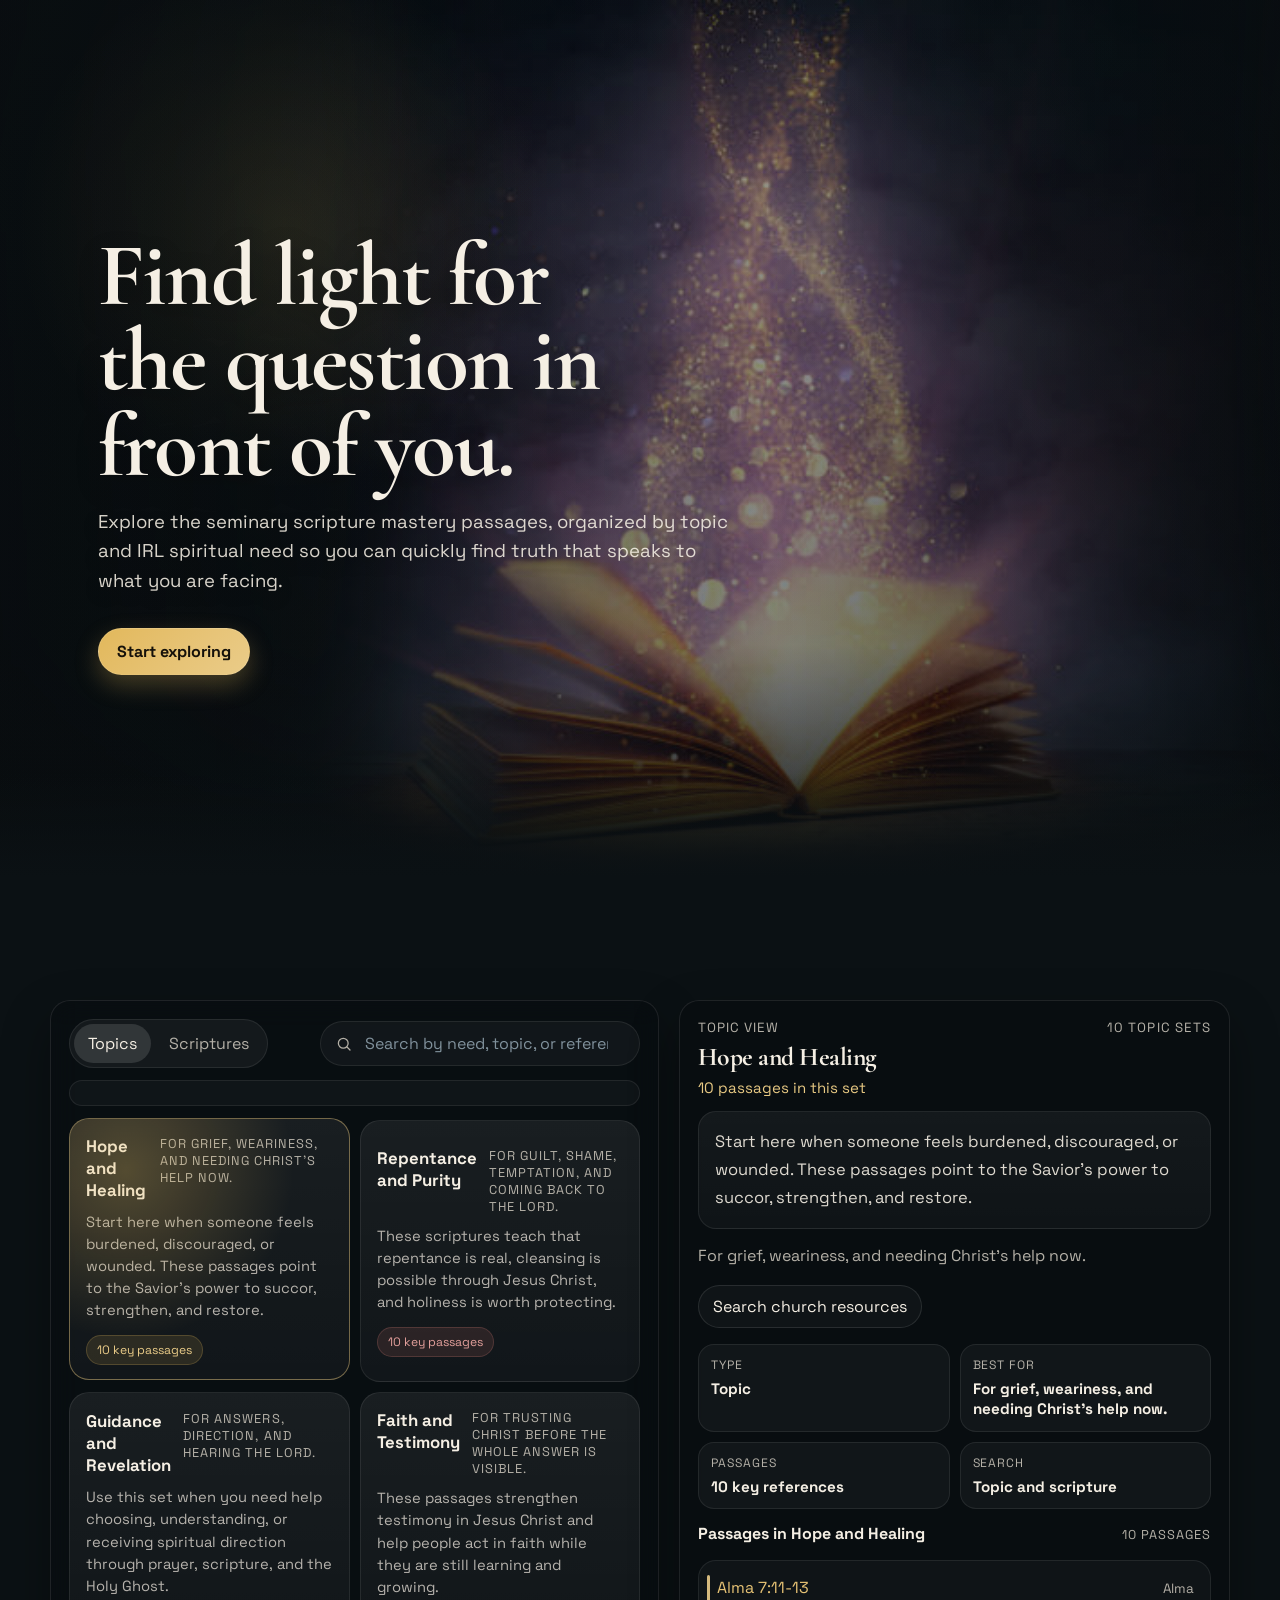
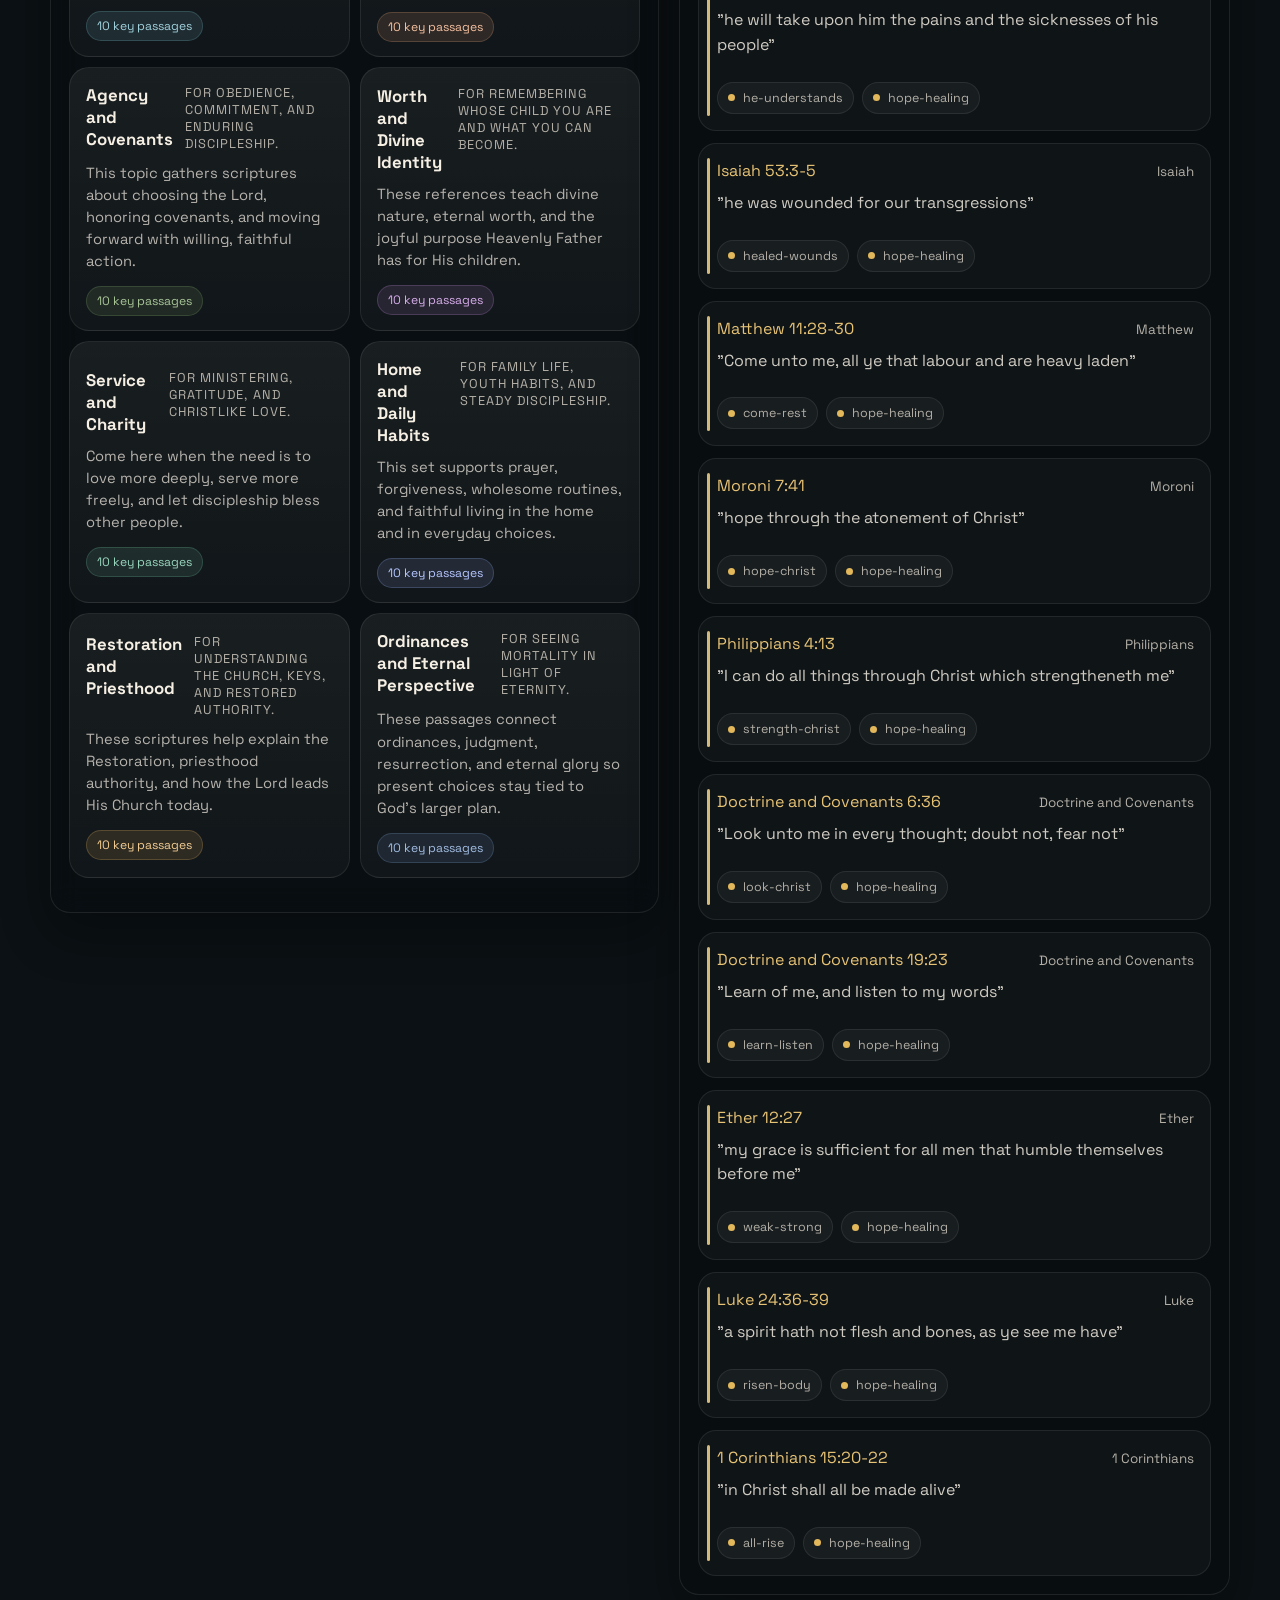
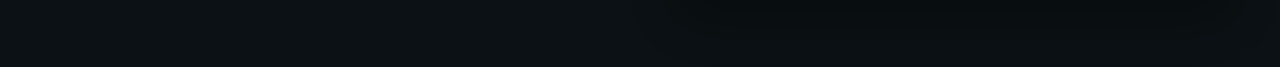
==== commit 39ff8c81: "hero adjustments on desktop view" ====
--- a/index.html
+++ b/index.html
@@ -16,7 +16,9 @@
     <main>
       <section class="hero explore-hero">
         <div class="hero-stage" aria-hidden="true" data-parallax-stage>
-          <div class="hero-image"></div>
+          <div class="hero-image">
+            <img src="scriptures-img.jpg" alt="" />
+          </div>
           <div class="veil"></div>
         </div>
 
--- a/styles.css
+++ b/styles.css
@@ -22,10 +22,7 @@
   margin: 0;
   color: var(--text);
   font-family: "Space Grotesk", system-ui, -apple-system, BlinkMacSystemFont, "Segoe UI", sans-serif;
-  background:
-    radial-gradient(circle at top left, rgba(226, 184, 91, 0.12), transparent 25%),
-    radial-gradient(circle at 80% 20%, rgba(121, 171, 196, 0.10), transparent 22%),
-    linear-gradient(180deg, #0a1013 0%, #0c1216 38%, #0b1114 100%);
+  background: #0b1114;
   overflow-x: hidden;
 }
 
@@ -133,7 +130,7 @@
 
 .hero {
   position: relative;
-  min-height: calc(100svh - 96px);
+  min-height: 100svh;
   overflow: clip;
 }
 
@@ -150,25 +147,41 @@
 
 .hero-image {
   position: absolute;
-  inset: 0 0 -40px 42%;
-  background:
-    radial-gradient(circle at 30% 26%, rgba(255, 239, 189, 0.26), rgba(255, 239, 189, 0) 22%),
-    linear-gradient(180deg, rgba(10, 13, 16, 0.02) 0%, rgba(10, 13, 16, 0.12) 62%, rgba(10, 13, 16, 0.3) 100%),
-    url("scriptures-img.jpg");
-  background-repeat: no-repeat;
-  background-size: auto, auto, contain;
-  background-position: 28% 24%, center, right center;
+  inset: 0 -3% 0 0;
+  display: flex;
+  align-items: stretch;
+  justify-content: flex-end;
+}
+
+.hero-image img {
+  width: auto;
+  height: 100%;
+  object-fit: contain;
+  object-position: right bottom;
+  display: block;
   filter: saturate(0.9) brightness(0.78) contrast(1.02);
-}
-
+  -webkit-mask-image: linear-gradient(90deg, transparent 0%, rgba(0, 0, 0, 0.18) 9%, rgba(0, 0, 0, 0.82) 18%, #000 28%, #000 84%, rgba(0, 0, 0, 0.88) 92%, transparent 100%);
+  mask-image: linear-gradient(90deg, transparent 0%, rgba(0, 0, 0, 0.18) 9%, rgba(0, 0, 0, 0.82) 18%, #000 28%, #000 84%, rgba(0, 0, 0, 0.88) 92%, transparent 100%);
+}
+
+.hero-image::before,
 .hero-image::after {
   content: "";
   position: absolute;
-  inset: -6% -4% -2% -18%;
+}
+
+.hero-image::before {
+  inset: 0;
   background:
-    linear-gradient(90deg, rgba(11, 17, 20, 0.98) 0%, rgba(11, 17, 20, 0.92) 18%, rgba(11, 17, 20, 0.44) 40%, rgba(11, 17, 20, 0.10) 56%, rgba(11, 17, 20, 0.30) 78%, rgba(11, 17, 20, 0.74) 100%),
-    linear-gradient(180deg, rgba(11, 17, 20, 0.42) 0%, rgba(11, 17, 20, 0) 18%, rgba(11, 17, 20, 0) 76%, rgba(11, 17, 20, 0.68) 100%),
-    radial-gradient(circle at 72% 52%, rgba(255, 233, 170, 0.10), rgba(255, 233, 170, 0) 38%);
+    radial-gradient(circle at 31% 26%, rgba(255, 239, 189, 0.18), rgba(255, 239, 189, 0) 22%),
+    linear-gradient(180deg, rgba(10, 13, 16, 0.01) 0%, rgba(10, 13, 16, 0.1) 60%, rgba(10, 13, 16, 0.28) 100%);
+}
+
+.hero-image::after {
+  inset: -4% -3% -1% 0;
+  background:
+    linear-gradient(90deg, rgba(11, 17, 20, 0.88) 0%, rgba(11, 17, 20, 0.74) 12%, rgba(11, 17, 20, 0.42) 28%, rgba(11, 17, 20, 0.14) 44%, rgba(11, 17, 20, 0.08) 57%, rgba(11, 17, 20, 0.24) 76%, rgba(11, 17, 20, 0.72) 100%),
+    linear-gradient(180deg, rgba(11, 17, 20, 0.34) 0%, rgba(11, 17, 20, 0.04) 20%, rgba(11, 17, 20, 0.02) 72%, #0b1114 100%);
 }
 
 .hero-stage .veil {
@@ -182,7 +195,7 @@
 
 .hero-shell {
   position: relative;
-  min-height: calc(100svh - 96px);
+  min-height: 100svh;
   display: grid;
   align-items: center;
   padding: 42px 0 54px;
@@ -1190,9 +1203,16 @@
 
   .hero-image {
     inset: 0 0 -18px 0;
-    background-size: auto, auto, cover;
-    background-position: 24% 20%, center, center 38%;
+  }
+
+  .hero-image img {
+    width: 100%;
+    height: 100%;
+    object-fit: cover;
+    object-position: center 38%;
     filter: saturate(0.92) brightness(0.74) contrast(1.03);
+    -webkit-mask-image: linear-gradient(180deg, rgba(0, 0, 0, 0.9) 0%, #000 18%, #000 74%, rgba(0, 0, 0, 0.86) 86%, transparent 100%);
+    mask-image: linear-gradient(180deg, rgba(0, 0, 0, 0.9) 0%, #000 18%, #000 74%, rgba(0, 0, 0, 0.86) 86%, transparent 100%);
   }
 
   .hero-image::after {
@@ -1226,8 +1246,8 @@
   .hero-shell { min-height: auto; padding: 24px 0 36px; }
   .hero h2 { max-width: 11ch; }
   .hero-copy { padding: 24px 0 12px; }
-  .hero-image {
-    background-position: 22% 18%, center, center 34%;
+  .hero-image img {
+    object-position: center 34%;
   }
   .themes {
     grid-template-columns: repeat(2, minmax(0, 1fr));
